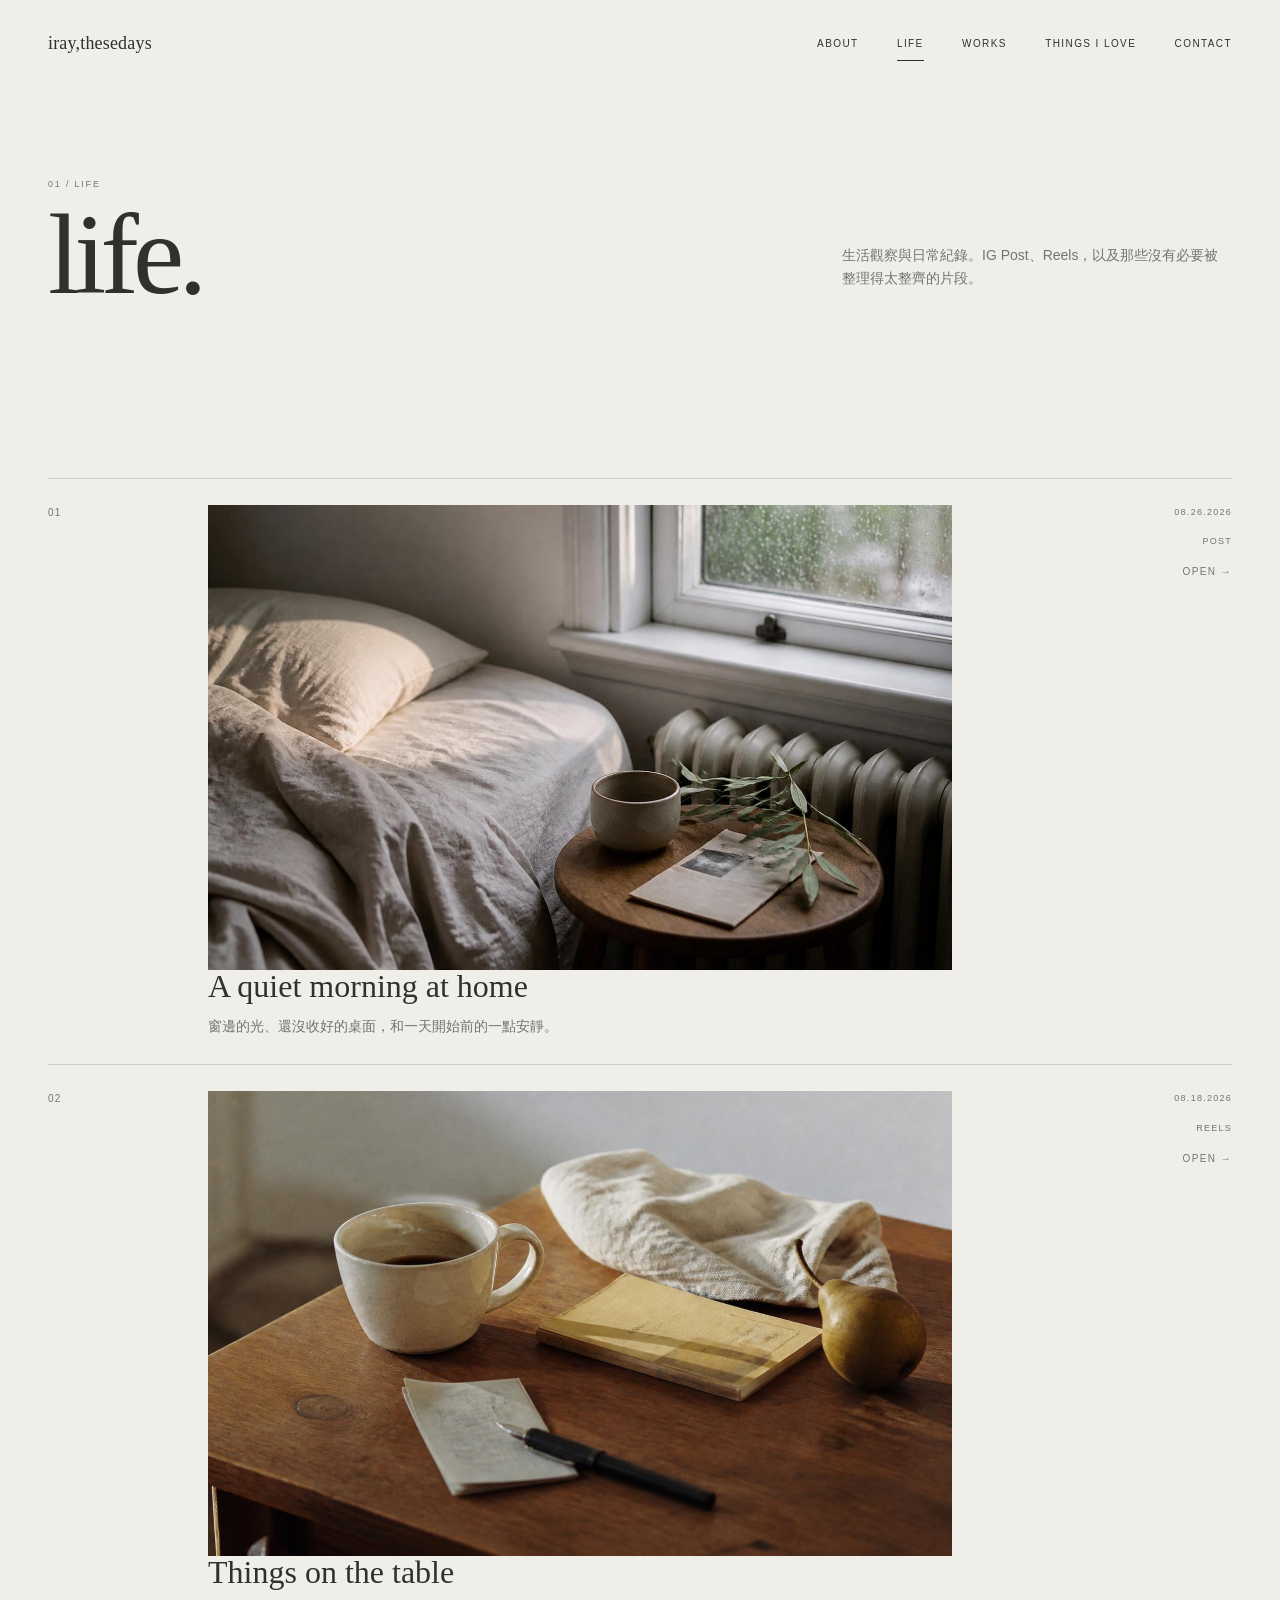
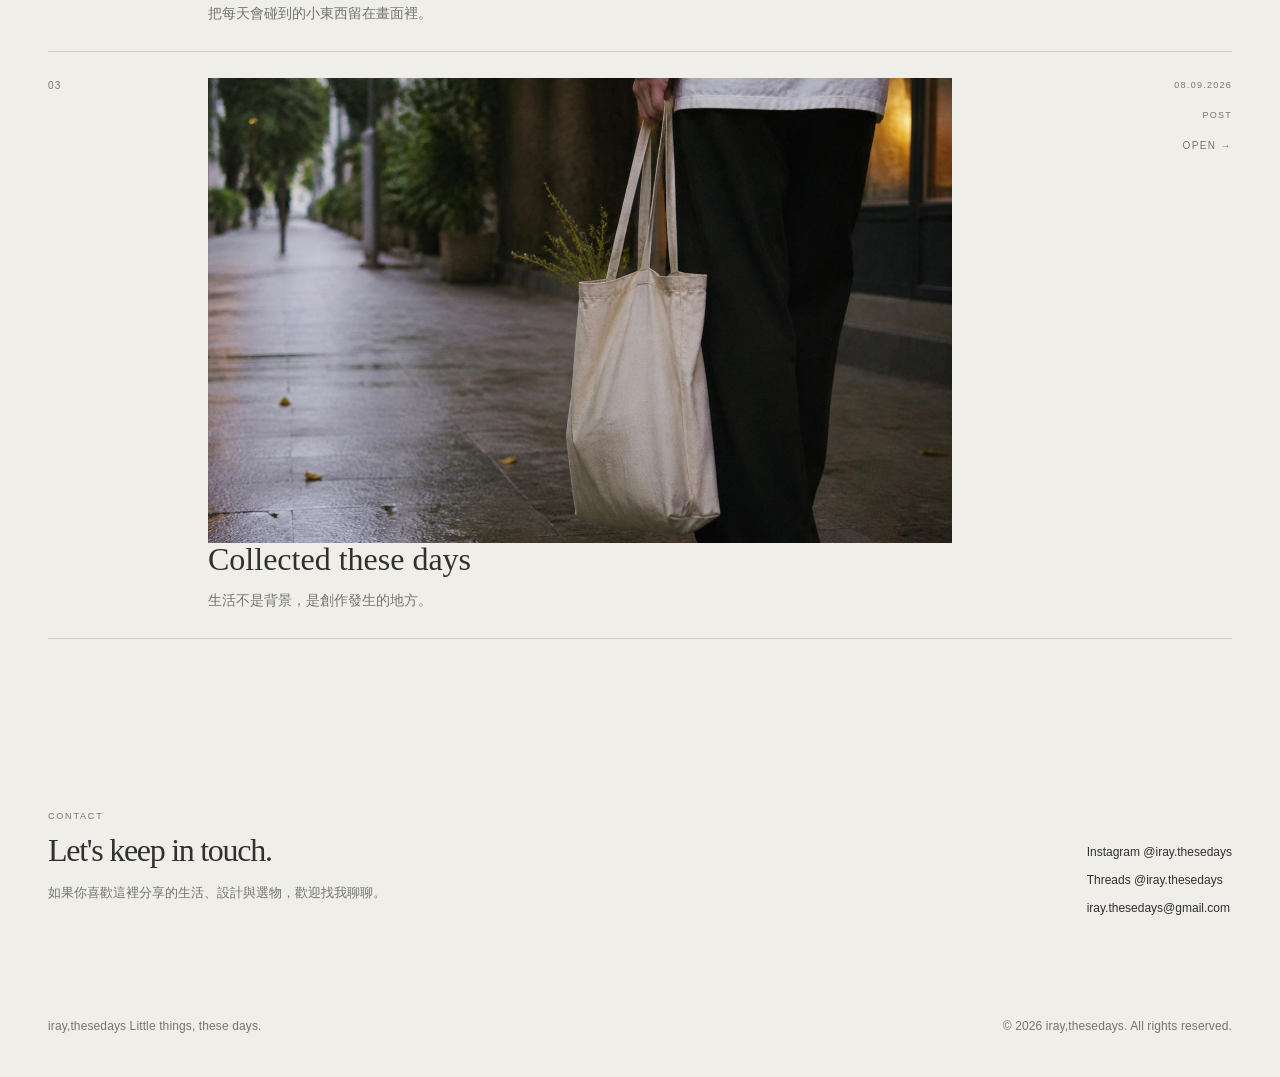
==== life.html @ 5bcca1cd "新增life頁面" ====
<!doctype html>
<html lang="zh-Hant">
<head>
<meta charset="utf-8">
<meta name="viewport" content="width=device-width, initial-scale=1">
<meta name="description" content="iray,thesedays — a quiet digital life archive of everyday observations, creative work and things I love.">
<title>Life — iray,thesedays</title>
<link rel="stylesheet" href="css/style.css">
<script defer src="js/content.js"></script>
<script defer src="js/main.js"></script>
</head>
<body>
<a class="skip-link" href="#main-content">Skip to content</a>
<header class="site-header" data-header>
  <a class="logo" href="index.html" aria-label="iray,thesedays home">iray,thesedays</a>
  <nav class="desktop-nav" aria-label="Primary navigation"><a class="nav-link" href="index.html#about" >ABOUT</a><a class="nav-link" href="life.html" aria-current="page">LIFE</a><a class="nav-link" href="works.html" >WORKS</a><a class="nav-link" href="things.html" >THINGS I LOVE</a><a class="nav-link" href="index.html#contact" >CONTACT</a></nav>
  <button class="menu-toggle" type="button" aria-expanded="false" aria-controls="mobile-menu">MENU</button>
</header>
<div class="mobile-panel" id="mobile-menu" aria-hidden="true">
  <button class="mobile-close" type="button" aria-label="Close menu">CLOSE</button>
  <nav class="mobile-nav" aria-label="Mobile navigation"><a href="index.html#about">ABOUT</a><a href="life.html">LIFE</a><a href="works.html">WORKS</a><a href="things.html">THINGS I LOVE</a><a href="index.html#contact">CONTACT</a></nav>
</div>
<main id="main-content"><section class="page-hero container">
  <div><p class="eyebrow">01 / LIFE</p><h1 class="page-title">life.</h1></div>
  <p class="page-lede">生活觀察與日常紀錄。IG Post、Reels，以及那些沒有必要被整理得太整齊的片段。</p>
</section>
<section class="section section--tight container" aria-labelledby="life-archive-title">
  <h2 class="visually-hidden" id="life-archive-title">Life archive</h2>
  <div class="archive-list" data-life-archive></div>
</section></main>
<footer class="site-footer">
  <div class="container">
    <div class="footer-main">
      <div>
        <p class="eyebrow">CONTACT</p>
        <h2 class="footer-title">Let's keep in touch.</h2>
        <p class="footer-copy">如果你喜歡這裡分享的生活、設計與選物，歡迎找我聊聊。</p>
      </div>
      <nav class="footer-links" aria-label="Contact links">
        <a class="footer-link" href="https://www.instagram.com/iray.thesedays/" target="_blank" rel="noreferrer">Instagram @iray.thesedays</a>
        <a class="footer-link" href="https://www.threads.net/@iray.thesedays" target="_blank" rel="noreferrer">Threads @iray.thesedays</a>
        <a class="footer-link" href="mailto:iray.thesedays@gmail.com">iray.thesedays@gmail.com</a>
      </nav>
    </div>
    <div class="footer-bottom">
      <span>iray,thesedays Little things, these days.</span>
      <span>© 2026 iray,thesedays. All rights reserved.</span>
    </div>
  </div>
</footer>
</body>
</html>
---- css/style.css ----
/* iray,thesedays — SDD v1.1 implementation */
:root {
  --color-bg: #efeee9;
  --color-surface: #f8f7f3;
  --color-text: #30312f;
  --color-muted: #74756f;
  --color-line: #d0cfc8;
  --color-accent: #a9a59a;
  --color-soft: #deddd6;
  --dark: #262724;
  --white: #fff;
  --space-xs: 8px;
  --space-sm: 16px;
  --space-md: 32px;
  --space-lg: 64px;
  --space-xl: 120px;
  --transition-fast: .3s;
  --transition-normal: .6s;
  --serif: Georgia, "Times New Roman", serif;
  --sans: "Helvetica Neue", "Noto Sans TC", Arial, sans-serif;
  --container: min(1360px, calc(100% - 96px));
}

* {
  box-sizing: border-box
}

html {
  scroll-behavior: smooth
}

body {
  margin: 0;
  background: var(--color-bg);
  color: var(--color-text);
  font-family: var(--sans);
  font-size: 14px;
  line-height: 1.65
}

img {
  display: block;
  width: 100%;
  height: auto
}

a {
  color: inherit;
  text-decoration: none
}

button {
  font: inherit;
  color: inherit;
  background: none;
  border: 0;
  cursor: pointer
}

button:focus-visible,
a:focus-visible {
  outline: 2px solid var(--color-text);
  outline-offset: 5px
}

::selection {
  background: var(--color-soft)
}

.container {
  width: var(--container);
  margin-inline: auto
}

.skip-link {
  position: fixed;
  left: 16px;
  top: -60px;
  background: var(--dark);
  color: var(--white);
  padding: 10px 14px;
  z-index: 1000
}

.skip-link:focus {
  top: 16px
}

.site-header {
  height: 88px;
  display: flex;
  align-items: center;
  justify-content: space-between;
  width: var(--container);
  margin: auto;
  position: relative;
  z-index: 20;
  transition: height var(--transition-fast)
}

.site-header.scrolled {
  height: 72px
}

@media screen and (min-width: 768px) {
  .site-header {
    position: sticky;
    top: 0;
    z-index: 25;
    background: var(--color-bg);
  }

  .site-header.scrolled {
    height: 88px;
  }

  html {
    scroll-padding-top: 88px;
  }
}

.logo {
  font-family: var(--serif);
  font-size: 18px;
  letter-spacing: .01em
}

.desktop-nav {
  display: flex;
  align-items: center;
  gap: clamp(22px, 3vw, 54px)
}

.nav-link {
  display: inline-flex;
  align-items: center;
  justify-content: center;
  position: relative;
  min-height: 24px;
  font-size: 10px;
  letter-spacing: .14em;
  text-transform: uppercase;
  line-height: 1;
}

.nav-label {
  display: inline-block;
  line-height: 1;
  transition: opacity .25s ease;
}

.nav-label--zh {
  position: absolute;
  inset: 0;
  display: inline-flex;
  align-items: center;
  justify-content: center;
  opacity: 0;
  pointer-events: none;
  white-space: nowrap;
  font-size: 11px;
  letter-spacing: 0;
  text-transform: none;
}

.nav-link::after {
  content: "";
  position: absolute;
  left: 0;
  right: 100%;
  bottom: -5px;
  height: 1px;
  background: currentColor;
  transition: right var(--transition-fast)
}

.nav-link:hover::after,
.nav-link[aria-current="page"]::after {
  right: 0
}

@media (hover: hover) and (pointer: fine) {
  .nav-link .nav-label--en {
    opacity: 1;
  }

  .nav-link:hover .nav-label--en,
  .nav-link:focus-visible .nav-label--en {
    opacity: 0;
  }

  .nav-link:hover .nav-label--zh,
  .nav-link:focus-visible .nav-label--zh {
    opacity: 1;
  }
}

.menu-toggle {
  display: none;
  font-size: 10px;
  letter-spacing: .16em;
  text-transform: uppercase
}

.mobile-panel {
  display: none
}

main {
  overflow: hidden
}

.section {
  padding-block: var(--space-xl)
}

.section--tight {
  padding-block: var(--space-lg)
}

.eyebrow {
  font-size: 9px;
  letter-spacing: .2em;
  text-transform: uppercase;
  color: var(--color-muted)
}

.section-title {
  font-family: var(--serif);
  font-weight: 400;
  font-size: clamp(38px, 5vw, 64px);
  line-height: 1.05;
  margin: 0
}

.section-title-sub {
  display: block;
  margin-top: 8px;
  color: var(--color-muted);
  font-family: var(--sans);
  font-size: clamp(12px, 1.5vw, 15px);
  font-weight: 400;
  letter-spacing: .08em;
  line-height: 1.5;
  text-transform: none
}

.eyebrow-with-sub {
  display: flex;
  align-items: baseline;
  gap: 8px;
  flex-wrap: nowrap;
}

.eyebrow-sub {
  color: var(--color-muted);
  font-size: 10px;
  font-weight: 400;
  letter-spacing: 0;
  line-height: 1.2;
  text-transform: none
}

.text-link {
  display: inline-flex;
  gap: 9px;
  align-items: center;
  font-size: 10px;
  letter-spacing: .14em;
  text-transform: uppercase;
  border-bottom: 1px solid transparent;
  padding-bottom: 4px
}

.text-link:hover {
  border-bottom-color: currentColor;
  transform: translateX(3px)
}

.text-link {
  transition: transform var(--transition-fast), border-color var(--transition-fast)
}

.rule {
  border-top: 1px solid var(--color-line)
}

.hero {
  min-height: calc(100vh - 88px);
  display: grid;
  grid-template-columns: 1fr 1fr;
  align-items: center;
  gap: clamp(48px, 7vw, 110px);
  padding-block: 30px 90px
}

.hero-visual {
  width: 100%;
  height: min(78vh, 760px);
  overflow: hidden
}

.hero-visual img {
  height: 100%;
  object-fit: cover;
  object-position: center
}

.hero-copy {
  max-width: 480px;
  padding-right: 8vw
}

.hero-title {
  font-family: var(--serif);
  font-size: clamp(64px, 8.7vw, 132px);
  font-weight: 400;
  line-height: .9;
  letter-spacing: -.045em;
  margin: 14px 0 28px
}

.hero-description {
  max-width: 330px;
  color: var(--color-muted);
  font-size: 14px;
  margin: 0 0 30px
}

.hero-actions {
  display: flex;
  gap: 24px;
  flex-wrap: wrap
}

.reveal {
  opacity: 0;
  transform: translateY(18px);
  transition: opacity .7s ease-out, transform .7s ease-out
}

.reveal.is-visible {
  opacity: 1;
  transform: none
}

.float {
  animation: softFloat 7s ease-in-out infinite
}

@keyframes softFloat {

  0%,
  100% {
    transform: translateY(0)
  }

  50% {
    transform: translateY(-5px)
  }
}

#about {
  padding-block: 0;
  border-block: 1px solid var(--color-line)
}

#about .about {
  display: flex;
  align-items: center;
  justify-content: center;
  min-height: 520px
}

#about .about-copy {
  display: grid;
  grid-template-columns: clamp(120px, 15vw, 180px) minmax(0, 420px);
  gap: clamp(32px, 5vw, 72px);
  align-items: start;
  width: min(100%, 720px);
  padding: 48px 0
}

.about-statement {
  font-family: var(--serif);
  font-size: clamp(28px, 3.2vw, 46px);
  line-height: 1.12;
  font-weight: 400;
  margin: 18px 0 24px;
  max-width: 520px
}

.about-portrait {
  width: 100%;
  height: auto
}

.about-support {
  max-width: 420px;
  color: var(--color-muted);
  margin: 0 0 28px
}

#life .life-preview {
  display: grid;
  gap: 72px;
  margin-top: 70px
}

#life .life-item {
  display: grid;
  grid-template-columns: minmax(0, 1fr) minmax(0, 1fr);
  align-items: stretch;
  gap: clamp(36px, 6vw, 96px);
  min-width: 0
}

#life .life-item>a {
  display: block
}

#life .life-image {
  background: var(--color-soft)
}

#life .life-image img {
  width: 100%;
  height: auto
}

#life .life-copy {
  min-width: 0;
  position: relative;
  display: flex;
  flex-direction: column;
}

#life .life-cta {
  position: absolute;
  left: 0;
  bottom: 0;
  margin: 0;
}

#life .life-meta {
  margin: 0 0 8px;
  color: var(--color-muted);
  font-size: 9px;
  letter-spacing: .14em
}

#life .life-text {
  margin-top: 0;
}

#life .life-title {
  font-family: var(--serif);
  font-size: clamp(28px, 3vw, 42px);
  font-weight: 400;
  line-height: 1.12;
  margin: 0 0 24px
}

#life .life-description {
  max-width: 580px;
  margin: 0;
  color: var(--color-muted);
  font-size: 14px;
  line-height: 1.8;
  white-space: pre-wrap
}

.section-intro {
  display: flex;
  justify-content: space-between;
  align-items: end;
  gap: 32px
}

.section-intro-copy {
  max-width: 400px;
  color: var(--color-muted)
}

.section-link {
  margin: 42px 0 0
}

.section-link--roomy {
  margin-top: 48px
}

.works-preview {
  margin-top: 76px
}

.works-shell {
  display: grid;
  grid-template-columns: 23% 77%;
  border-top: 1px solid var(--color-line)
}

.work-categories {
  grid-column: 1;
  border-right: 1px solid var(--color-line)
}

.work-category {
  width: 100%;
  padding: 18px 20px 18px 0;
  border-bottom: 1px solid var(--color-line);
  display: flex;
  justify-content: space-between;
  text-align: left
}

.work-category .name {
  font-size: 10px;
  letter-spacing: .14em
}

.work-category .count {
  font-size: 9px;
  color: var(--color-muted)
}

.work-category.is-active .name {
  font-family: var(--serif);
  font-size: 18px;
  letter-spacing: 0
}

.work-showcase {
  grid-column: 2;
  display: grid;
  grid-template-columns: 63% 37%;
  min-height: 510px
}

.work-showcase {
  transition: opacity .25s ease
}

.work-showcase.is-switching {
  opacity: 0
}

.work-main-image {
  min-height: 510px;
  overflow: hidden
}

.work-main-image img {
  height: 100%;
  object-fit: cover;
  transition: opacity .25s ease
}

.work-info {
  padding: 34px 0 0 42px;
  display: flex;
  flex-direction: column;
  justify-content: space-between
}

.work-index {
  font-size: 9px;
  letter-spacing: .16em;
  color: var(--color-muted)
}

.work-project {
  font-family: var(--serif);
  font-size: clamp(30px, 4vw, 52px);
  font-weight: 400;
  line-height: 1.05;
  margin: 10px 0
}

.work-category-label {
  font-size: 10px;
  letter-spacing: .16em;
  color: var(--color-muted)
}

.work-description {
  font-size: 13px;
  color: var(--color-muted);
  max-width: 290px
}

.metadata {
  border-block: 1px solid var(--color-line);
  padding: 18px 0;
  display: grid;
  gap: 8px;
  font-size: 10px
}

.metadata-row {
  display: flex;
  justify-content: space-between;
  gap: 20px
}

.metadata-row span:first-child {
  color: var(--color-muted)
}

.work-cta {
  margin: 24px 0 0
}

.things-preview {
  padding-top: 150px
}

.product-grid {
  display: grid;
  grid-template-columns: repeat(3, 1fr);
  gap: 64px 28px;
  margin-top: 70px
}

.product-image {
  aspect-ratio: 1;
  background: var(--color-soft);
  overflow: hidden
}

.product-image img {
  height: 100%;
  object-fit: cover;
  transition: transform .7s ease-out
}

.product-item:hover .product-image img {
  transform: scale(1.03)
}

.product-name {
  font-family: var(--serif);
  font-size: 23px;
  font-weight: 400;
  margin: 16px 0 4px
}

.product-description {
  font-size: 12px;
  color: var(--color-muted);
  margin: 0 0 7px
}

.product-row {
  display: flex;
  justify-content: space-between;
  align-items: center;
  gap: 16px
}

.price {
  font-size: 11px;
  letter-spacing: .08em
}

.add-cart {
  font-size: 9px;
  letter-spacing: .14em;
  text-transform: uppercase;
  border-bottom: 1px solid var(--color-line);
  padding-bottom: 3px
}

.add-cart:hover {
  border-color: var(--color-text)
}

.contact {
  padding-block: 160px 130px
}

.contact-layout {
  display: grid;
  grid-template-columns: 1fr 1fr;
  gap: 80px;
  align-items: end
}

.contact-title {
  font-family: var(--serif);
  font-weight: 400;
  font-size: clamp(44px, 6vw, 78px);
  line-height: .95;
  margin: 12px 0 22px
}

.contact-description {
  max-width: 410px;
  color: var(--color-muted)
}

.contact-links {
  justify-self: end;
  display: grid;
  gap: 13px;
  min-width: 260px
}

.contact-link {
  font-size: 12px;
  letter-spacing: .03em
}

.contact-link:hover {
  text-decoration: underline;
  text-underline-offset: 5px
}

.site-footer {
  padding: 52px 0 40px
}

.footer-main {
  display: grid;
  grid-template-columns: 1.35fr .85fr;
  gap: clamp(28px, 4vw, 72px);
  padding-block: 45px 100px;
  align-items: end
}

.footer-title {
  font-family: var(--serif);
  font-weight: 500;
  font-size: clamp(28px, 2.5vw, 42px);
  line-height: 1.08;
  letter-spacing: -.04em;
  margin: 0 0 15px
}

.footer-copy {
  max-width: 440px;
  color: var(--color-muted);
  font-size: 13px;
  line-height: 1.7
}

.footer-links {
  justify-self: end;
  display: grid;
  gap: 10px;
  align-content: start
}

.footer-link {
  font-size: 12px;
  line-height: 1.5
}

.footer-bottom {
  display: flex;
  justify-content: space-between;
  align-items: center;
  gap: 24px;
  color: var(--color-muted);
  font-size: 12px;
  line-height: 1.6;
  letter-spacing: .01em;
  font-family: var(--sans)
}



.page-hero {
  padding-block: 80px 110px;
  display: grid;
  grid-template-columns: 1fr 1fr;
  gap: 80px;
  align-items: end
}

.page-title {
  font-family: var(--serif);
  font-weight: 400;
  font-size: clamp(64px, 9vw, 130px);
  line-height: .85;
  letter-spacing: -.05em;
  margin: 14px 0 0
}

.page-lede {
  max-width: 390px;
  color: var(--color-muted);
  justify-self: end
}

.archive-list {
  border-top: 1px solid var(--color-line)
}

.archive-item {
  display: grid;
  grid-template-columns: 120px 1fr 240px;
  gap: 40px;
  padding: 26px 0;
  border-bottom: 1px solid var(--color-line);
  align-items: start
}

.archive-item img {
  aspect-ratio: 16/10;
  object-fit: cover
}

.archive-index {
  font-size: 10px;
  color: var(--color-muted);
  letter-spacing: .12em
}

.archive-item h2 {
  font-family: var(--serif);
  font-size: 32px;
  font-weight: 400;
  line-height: 1.05;
  margin: 0 0 12px
}

.archive-item p {
  color: var(--color-muted);
  max-width: 420px;
  margin: 0
}

.archive-side {
  font-size: 9px;
  letter-spacing: .14em;
  color: var(--color-muted);
  text-align: right
}

.works-page .works-shell {
  margin-top: 10px
}

.works-page .work-showcase {
  min-height: 620px
}

.works-page .work-main-image {
  min-height: 620px
}

.cart-trigger {
  position: fixed;
  right: 28px;
  bottom: 28px;
  z-index: 60;
  width: 48px;
  height: 48px;
  background: var(--dark);
  color: var(--white);
  display: grid;
  place-items: center;
  box-shadow: 0 5px 18px rgba(0, 0, 0, .12);
  transition: transform var(--transition-fast), background var(--transition-fast)
}

.cart-trigger:hover {
  transform: translateY(-2px);
  background: #3a3b37
}

.cart-trigger svg {
  width: 20px;
  height: 20px;
  fill: none;
  stroke: currentColor;
  stroke-width: 1.4;
  stroke-linecap: round;
  stroke-linejoin: round
}

.cart-badge {
  display: none;
  position: absolute;
  top: -6px;
  right: -6px;
  min-width: 18px;
  height: 18px;
  padding: 0 4px;
  border-radius: 50%;
  background: var(--color-surface);
  color: var(--color-text);
  border: 1px solid var(--color-text);
  font-size: 10px;
  line-height: 16px;
  text-align: center
}

.cart-trigger.has-items .cart-badge {
  display: block
}

.cart-overlay {
  position: fixed;
  inset: 0;
  z-index: 70;
  background: rgba(0, 0, 0, .08);
  opacity: 0;
  pointer-events: none;
  transition: opacity var(--transition-fast)
}

.cart-overlay.is-visible {
  opacity: 1;
  pointer-events: auto
}

.cart-panel {
  position: fixed;
  inset: 0 0 0 auto;
  width: min(380px, 90vw);
  background: var(--color-surface);
  z-index: 80;
  transform: translateX(100%);
  transition: transform .35s ease;
  display: flex;
  flex-direction: column;
  box-shadow: -10px 0 30px rgba(0, 0, 0, .08)
}

.cart-panel.is-open {
  transform: translateX(0)
}

.cart-head {
  display: flex;
  justify-content: space-between;
  align-items: start;
  padding: 28px 26px 21px;
  border-bottom: 1px solid var(--color-line);
  letter-spacing: .11em;
  font-size: 11px
}

.cart-head strong {
  font-weight: 500
}

.cart-head span {
  display: block;
  margin-top: 5px;
  color: var(--color-muted);
  letter-spacing: .04em;
  font-size: 10px
}

.cart-head button {
  width: 30px;
  height: 30px;
  margin: -7px -7px 0 0;
  font-size: 27px;
  font-weight: 300;
  line-height: 1
}

.cart-body {
  padding: 8px 26px;
  overflow: auto;
  flex: 1
}

.cart-row {
  display: grid;
  grid-template-columns: 76px 1fr auto;
  gap: 12px;
  padding-block: 18px;
  border-bottom: 1px solid var(--color-line)
}

.cart-row img {
  aspect-ratio: 1;
  object-fit: cover
}

.cart-row h3 {
  font-family: var(--serif);
  font-weight: 400;
  font-size: 18px;
  line-height: 1.15;
  margin: 0
}

.cart-row p {
  margin: 4px 0 0;
  font-size: 11px;
  color: var(--color-muted)
}

.cart-row>strong {
  font-size: 11px;
  font-weight: 400;
  white-space: nowrap
}

.qty {
  display: flex;
  gap: 7px;
  align-items: center;
  margin-top: 5px;
  font-size: 11px
}

.qty button {
  width: 22px;
  height: 22px;
  font-size: 15px
}

.cart-footer {
  padding: 20px 26px 26px;
  border-top: 1px solid var(--color-line)
}

.cart-total {
  display: flex;
  justify-content: space-between;
  padding: 0 0 18px;
  font-size: 11px;
  letter-spacing: .08em
}

.checkout-button {
  width: 100%;
  padding: 15px;
  background: var(--dark);
  color: var(--white);
  font-size: 10px;
  letter-spacing: .15em
}

.empty-cart {
  color: var(--color-muted);
  font-size: 13px
}

.remove {
  margin-top: 7px;
  font-size: 8px;
  letter-spacing: .1em;
  text-decoration: underline;
  text-underline-offset: 3px
}

.no-scroll {
  overflow: hidden
}

.cart-open {
  overflow: hidden
}

.add-cart.is-added {
  color: var(--color-muted);
  border-color: var(--color-muted)
}

@media (max-width:1023px) {

  #life .life-cta {
    position: static;
    margin-top: 24px;
  }

  :root {
    --container: min(100% - 56px, 920px)
  }

  .site-header {
    height: 78px
  }

  .desktop-nav {
    gap: 20px
  }

  .hero {
    gap: 48px
  }

  .hero-title {
    font-size: clamp(62px, 9vw, 96px)
  }

  .about {
    min-height: 600px
  }

  .about-copy {
    padding-left: 55px
  }

  .works-shell {
    grid-template-columns: 25% 75%
  }

  .work-showcase {
    grid-template-columns: 60% 40%
  }

  .work-info {
    padding-left: 28px
  }

  .product-grid {
    gap: 46px 20px
  }
}

@media (max-width:767px) {
  :root {
    --container: calc(100% - 36px)
  }

  body {
    font-size: 14px
  }

  .site-header {
    height: 72px
  }

  .site-header.scrolled {
    height: 64px
  }

  .desktop-nav {
    display: none
  }

  .menu-toggle {
    display: block
  }

  .menu-toggle[aria-expanded="true"] {
    display: none
  }

  .mobile-panel {
    display: block;
    position: fixed;
    inset: 0;
    background: var(--color-bg);
    z-index: 30;
    padding: 100px 18px 30px;
    transform: translateY(-100%);
    transition: transform .45s ease-out
  }

  .mobile-panel.is-open {
    transform: none
  }

  .mobile-nav {
    display: grid;
    gap: 22px
  }

  .mobile-nav a {
    font-family: var(--serif);
    font-size: 42px;
    line-height: 1
  }

  .mobile-close {
    visibility: hidden;
    position: absolute;
    right: 18px;
    top: 24px;
    font-size: 10px;
    letter-spacing: .16em
  }

  .mobile-panel.is-open .mobile-close {
    visibility: visible
  }

  .hero {
    min-height: auto;
    grid-template-columns: 1fr;
    gap: 42px;
    padding-block: 24px 100px
  }

  .hero-visual {
    height: 72vh;
    max-height: 650px
  }

  .hero-copy {
    padding-right: 0;
    max-width: 100%
  }

  .hero-title {
    font-size: clamp(68px, 21vw, 104px);
    margin-bottom: 24px
  }

  .hero-description {
    max-width: 310px
  }

  .section {
    padding-block: 92px
  }

  .section-intro {
    display: block
  }

  .section-intro-copy {
    margin-top: 20px
  }

  #about .about {
    display: block;
    min-height: auto
  }

  #about .about-copy {
    grid-template-columns: 1fr;
    gap: 24px;
    width: 100%;
    padding: 48px 0
  }

  .about-portrait {
    width: 130px
  }

  .about-statement {
    font-size: 36px
  }

  #life .life-preview {
    gap: 56px;
    margin-top: 52px
  }

  #life .life-item {
    grid-template-columns: 1fr;
    gap: 24px
  }

  .works-preview {
    margin-top: 55px
  }

  .works-shell {
    display: grid;
    grid-template-columns: 1fr;
  }

  .work-categories {
    grid-column: 1;
    display: block;
    border-right: none;
    border-bottom: 1px solid var(--color-line)
  }

  .work-category {
    width: 100%;
    display: flex;
    justify-content: space-between;
    align-items: center;
    padding: 14px 0;
    margin: 0;
    border-bottom: 1px solid var(--color-line)
  }

  .work-category .count {
    display: none
  }

  .work-category.is-active .name {
    font-size: 13px
  }

  .work-showcase {
    grid-column: 1;
    display: grid;
    grid-template-columns: 1fr;
    min-height: 0
  }

  .work-main-image {
    min-height: 0;
    aspect-ratio: 4/3;
    width: 100%
  }

  .work-info {
    padding: 28px 0 0;
    min-height: 0
  }

  .work-project {
    font-size: 44px
  }

  .things-preview {
    padding-top: 100px
  }

  .product-grid {
    grid-template-columns: repeat(2, minmax(0, 1fr));
    gap: 42px 14px;
    margin-top: 50px
  }

  .product-name {
    font-size: 20px
  }

  .product-row {
    display: flex;
    width: 100%;
    justify-content: space-between;
    align-items: flex-end;
    gap: 10px
  }

  .add-cart {
    display: inline-block;
    margin-top: 0;
    margin-left: auto
  }

  .contact {
    padding-block: 100px
  }

  .contact-layout {
    grid-template-columns: 1fr;
    gap: 50px
  }

  .contact-links {
    justify-self: start
  }

  .footer-main {
    grid-template-columns: 1fr;
    gap: 50px;
    padding-block: 38px 70px
  }

  .footer-links {
    justify-self: start
  }

  .footer-bottom {
    display: block
  }

  .footer-bottom span {
    display: block;
    margin-bottom: 6px
  }

  .page-hero {
    grid-template-columns: 1fr;
    gap: 35px;
    padding-block: 55px 70px
  }

  .page-title {
    font-size: clamp(72px, 23vw, 120px)
  }

  .page-lede {
    justify-self: start
  }

  .archive-item {
    grid-template-columns: 1fr;
    gap: 14px;
    padding-block: 32px
  }

  .archive-item img {
    aspect-ratio: 4/3
  }

  .archive-index {
    order: -2
  }

  .archive-side {
    text-align: left
  }

  .works-page .works-shell {
    margin-top: 0
  }

  .works-page .work-showcase,
  .works-page .work-main-image {
    min-height: 0
  }

  .cart-trigger {
    right: 18px;
    bottom: 18px;
    width: 46px;
    height: 46px
  }

  .cart-panel {
    width: 90vw
  }
}

@media (prefers-reduced-motion:reduce) {

  *,
  *::before,
  *::after {
    scroll-behavior: auto !important;
    animation: none !important;
    transition-duration: .01ms !important;
    transition-delay: 0ms !important
  }

  .reveal {
    opacity: 1;
    transform: none
  }
}

.visually-hidden {
  position: absolute !important;
  width: 1px;
  height: 1px;
  padding: 0;
  margin: -1px;
  overflow: hidden;
  clip: rect(0, 0, 0, 0);
  white-space: nowrap;
  border: 0
}
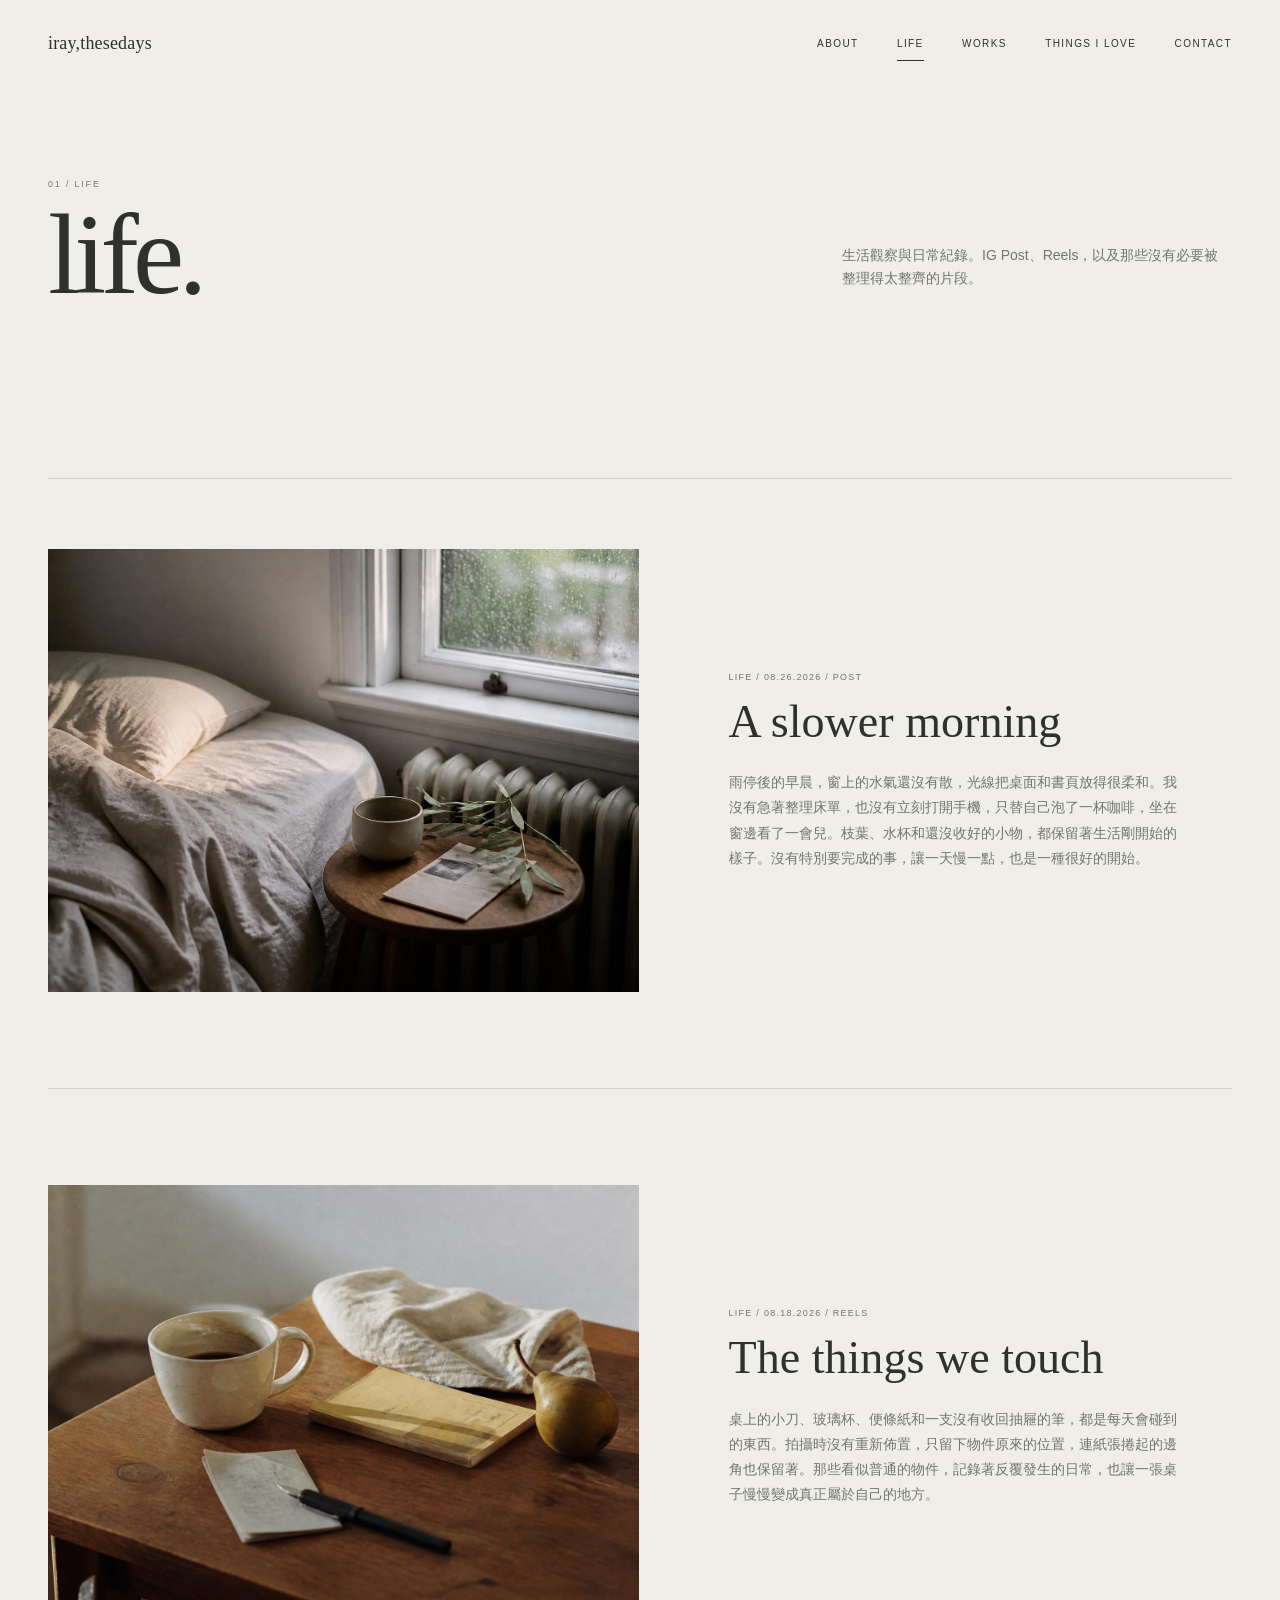
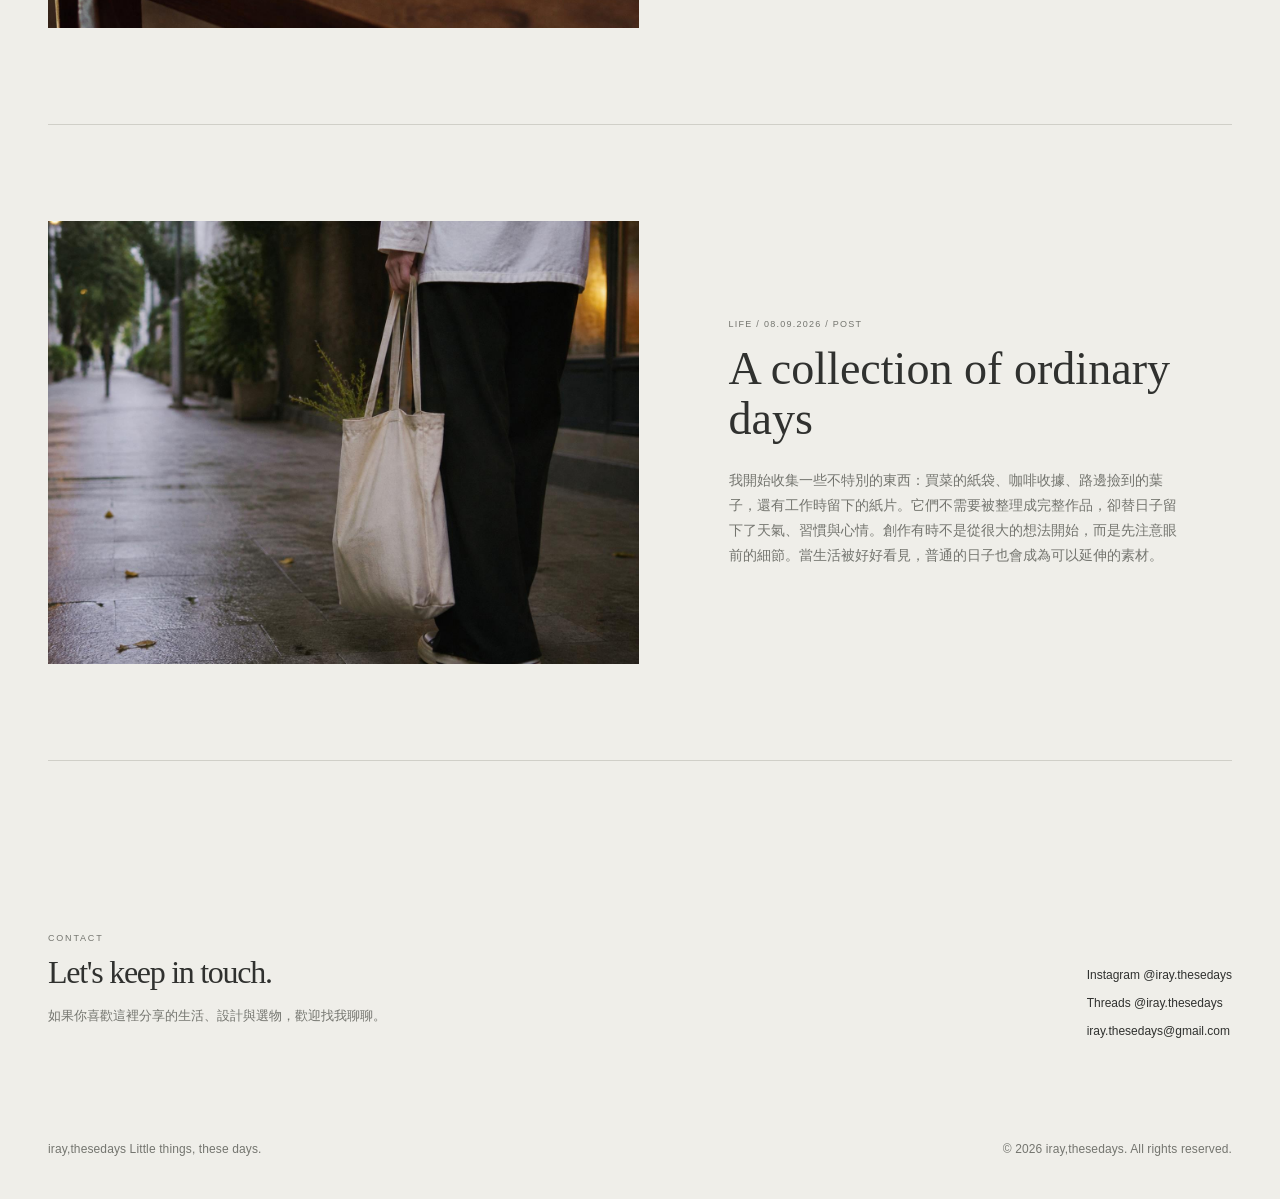
==== commit cf924251: "feat:修改works連接位址" ====
--- a/life.html
+++ b/life.html
@@ -1,52 +1,68 @@
 <!doctype html>
 <html lang="zh-Hant">
+
 <head>
-<meta charset="utf-8">
-<meta name="viewport" content="width=device-width, initial-scale=1">
-<meta name="description" content="iray,thesedays — a quiet digital life archive of everyday observations, creative work and things I love.">
-<title>Life — iray,thesedays</title>
-<link rel="stylesheet" href="css/style.css">
-<script defer src="js/content.js"></script>
-<script defer src="js/main.js"></script>
+  <meta charset="utf-8">
+  <meta name="viewport" content="width=device-width, initial-scale=1">
+  <meta name="description"
+    content="iray,thesedays — a quiet digital life archive of everyday observations, creative work and things I love.">
+  <title>Life — iray,thesedays</title>
+  <link rel="stylesheet" href="css/style.css">
+  <script defer src="js/content.js"></script>
+  <script defer src="js/main.js"></script>
 </head>
+
 <body>
-<a class="skip-link" href="#main-content">Skip to content</a>
-<header class="site-header" data-header>
-  <a class="logo" href="index.html" aria-label="iray,thesedays home">iray,thesedays</a>
-  <nav class="desktop-nav" aria-label="Primary navigation"><a class="nav-link" href="index.html#about" >ABOUT</a><a class="nav-link" href="life.html" aria-current="page">LIFE</a><a class="nav-link" href="works.html" >WORKS</a><a class="nav-link" href="things.html" >THINGS I LOVE</a><a class="nav-link" href="index.html#contact" >CONTACT</a></nav>
-  <button class="menu-toggle" type="button" aria-expanded="false" aria-controls="mobile-menu">MENU</button>
-</header>
-<div class="mobile-panel" id="mobile-menu" aria-hidden="true">
-  <button class="mobile-close" type="button" aria-label="Close menu">CLOSE</button>
-  <nav class="mobile-nav" aria-label="Mobile navigation"><a href="index.html#about">ABOUT</a><a href="life.html">LIFE</a><a href="works.html">WORKS</a><a href="things.html">THINGS I LOVE</a><a href="index.html#contact">CONTACT</a></nav>
-</div>
-<main id="main-content"><section class="page-hero container">
-  <div><p class="eyebrow">01 / LIFE</p><h1 class="page-title">life.</h1></div>
-  <p class="page-lede">生活觀察與日常紀錄。IG Post、Reels，以及那些沒有必要被整理得太整齊的片段。</p>
-</section>
-<section class="section section--tight container" aria-labelledby="life-archive-title">
-  <h2 class="visually-hidden" id="life-archive-title">Life archive</h2>
-  <div class="archive-list" data-life-archive></div>
-</section></main>
-<footer class="site-footer">
-  <div class="container">
-    <div class="footer-main">
+  <a class="skip-link" href="#main-content">Skip to content</a>
+  <header class="site-header" data-header>
+    <a class="logo" href="index.html" aria-label="iray,thesedays home">iray,thesedays</a>
+    <nav class="desktop-nav" aria-label="Primary navigation"><a class="nav-link" href="index.html#about">ABOUT</a><a
+        class="nav-link" href="life.html" aria-current="page">LIFE</a><a class="nav-link" href="#works">WORKS</a><a
+        class="nav-link" href="things.html">THINGS I LOVE</a><a class="nav-link" href="index.html#contact">CONTACT</a>
+    </nav>
+    <button class="menu-toggle" type="button" aria-expanded="false" aria-controls="mobile-menu">MENU</button>
+  </header>
+  <div class="mobile-panel" id="mobile-menu" aria-hidden="true">
+    <button class="mobile-close" type="button" aria-label="Close menu">CLOSE</button>
+    <nav class="mobile-nav" aria-label="Mobile navigation"><a href="index.html#about">ABOUT</a><a
+        href="life.html">LIFE</a><a href="#works">WORKS</a><a href="things.html">THINGS I LOVE</a><a
+        href="index.html#contact">CONTACT</a></nav>
+  </div>
+  <main id="main-content">
+    <section class="page-hero container">
       <div>
-        <p class="eyebrow">CONTACT</p>
-        <h2 class="footer-title">Let's keep in touch.</h2>
-        <p class="footer-copy">如果你喜歡這裡分享的生活、設計與選物，歡迎找我聊聊。</p>
+        <p class="eyebrow">01 / LIFE</p>
+        <h1 class="page-title">life.</h1>
       </div>
-      <nav class="footer-links" aria-label="Contact links">
-        <a class="footer-link" href="https://www.instagram.com/iray.thesedays/" target="_blank" rel="noreferrer">Instagram @iray.thesedays</a>
-        <a class="footer-link" href="https://www.threads.net/@iray.thesedays" target="_blank" rel="noreferrer">Threads @iray.thesedays</a>
-        <a class="footer-link" href="mailto:iray.thesedays@gmail.com">iray.thesedays@gmail.com</a>
-      </nav>
+      <p class="page-lede">生活觀察與日常紀錄。IG Post、Reels，以及那些沒有必要被整理得太整齊的片段。</p>
+    </section>
+    <section class="section section--tight container" aria-labelledby="life-archive-title">
+      <h2 class="visually-hidden" id="life-archive-title">Life archive</h2>
+      <div class="archive-list" data-life-archive></div>
+    </section>
+  </main>
+  <footer class="site-footer">
+    <div class="container">
+      <div class="footer-main">
+        <div>
+          <p class="eyebrow">CONTACT</p>
+          <h2 class="footer-title">Let's keep in touch.</h2>
+          <p class="footer-copy">如果你喜歡這裡分享的生活、設計與選物，歡迎找我聊聊。</p>
+        </div>
+        <nav class="footer-links" aria-label="Contact links">
+          <a class="footer-link" href="https://www.instagram.com/iray.thesedays/" target="_blank"
+            rel="noreferrer">Instagram @iray.thesedays</a>
+          <a class="footer-link" href="https://www.threads.net/@iray.thesedays" target="_blank" rel="noreferrer">Threads
+            @iray.thesedays</a>
+          <a class="footer-link" href="mailto:iray.thesedays@gmail.com">iray.thesedays@gmail.com</a>
+        </nav>
+      </div>
+      <div class="footer-bottom">
+        <span>iray,thesedays Little things, these days.</span>
+        <span>© 2026 iray,thesedays. All rights reserved.</span>
+      </div>
     </div>
-    <div class="footer-bottom">
-      <span>iray,thesedays Little things, these days.</span>
-      <span>© 2026 iray,thesedays. All rights reserved.</span>
-    </div>
-  </div>
-</footer>
+  </footer>
 </body>
+
 </html>
--- a/css/style.css
+++ b/css/style.css
@@ -798,44 +798,65 @@
 }
 
 .archive-item {
-  display: grid;
-  grid-template-columns: 120px 1fr 240px;
-  gap: 40px;
-  padding: 26px 0;
+  min-width: 0
+}
+
+.archive-item--feature {
+  display: grid;
+  grid-template-columns: minmax(0, 1.08fr) minmax(0, .92fr);
+  gap: clamp(36px, 7vw, 104px);
+  padding: 70px 0 96px;
   border-bottom: 1px solid var(--color-line);
-  align-items: start
-}
-
-.archive-item img {
-  aspect-ratio: 16/10;
+  align-items: center
+}
+
+.archive-item--feature+.archive-item--feature {
+  padding-top: 96px
+}
+
+.archive-image-wrap {
+  min-width: 0;
+  background: var(--color-soft);
+  overflow: hidden
+}
+
+.archive-image-wrap a {
+  display: block
+}
+
+.archive-image {
+  aspect-ratio: 4/3;
   object-fit: cover
 }
 
-.archive-index {
-  font-size: 10px;
-  color: var(--color-muted);
-  letter-spacing: .12em
-}
-
-.archive-item h2 {
+.archive-copy {
+  min-width: 0;
+  display: flex;
+  flex-direction: column;
+  align-items: flex-start
+}
+
+.archive-meta {
+  margin: 0 0 12px;
+  color: var(--color-muted);
+  font-size: 9px;
+  letter-spacing: .14em
+}
+
+.archive-title {
   font-family: var(--serif);
-  font-size: 32px;
+  font-size: clamp(30px, 3.6vw, 52px);
   font-weight: 400;
-  line-height: 1.05;
-  margin: 0 0 12px
-}
-
-.archive-item p {
-  color: var(--color-muted);
-  max-width: 420px;
-  margin: 0
-}
-
-.archive-side {
-  font-size: 9px;
-  letter-spacing: .14em;
-  color: var(--color-muted);
-  text-align: right
+  line-height: 1.08;
+  margin: 0 0 24px
+}
+
+.archive-description {
+  color: var(--color-muted);
+  max-width: 460px;
+  margin: 0;
+  line-height: 1.8;
+  white-space: pre-wrap
 }
 
 .works-page .works-shell {
@@ -1383,22 +1404,18 @@
     justify-self: start
   }
 
-  .archive-item {
+  .archive-item--feature {
     grid-template-columns: 1fr;
-    gap: 14px;
-    padding-block: 32px
-  }
-
-  .archive-item img {
-    aspect-ratio: 4/3
-  }
-
-  .archive-index {
-    order: -2
-  }
-
-  .archive-side {
-    text-align: left
+    gap: 24px;
+    padding-block: 42px 58px
+  }
+
+  .archive-item--feature+.archive-item--feature {
+    padding-top: 58px
+  }
+
+  .archive-title {
+    font-size: 34px
   }
 
   .works-page .works-shell {
